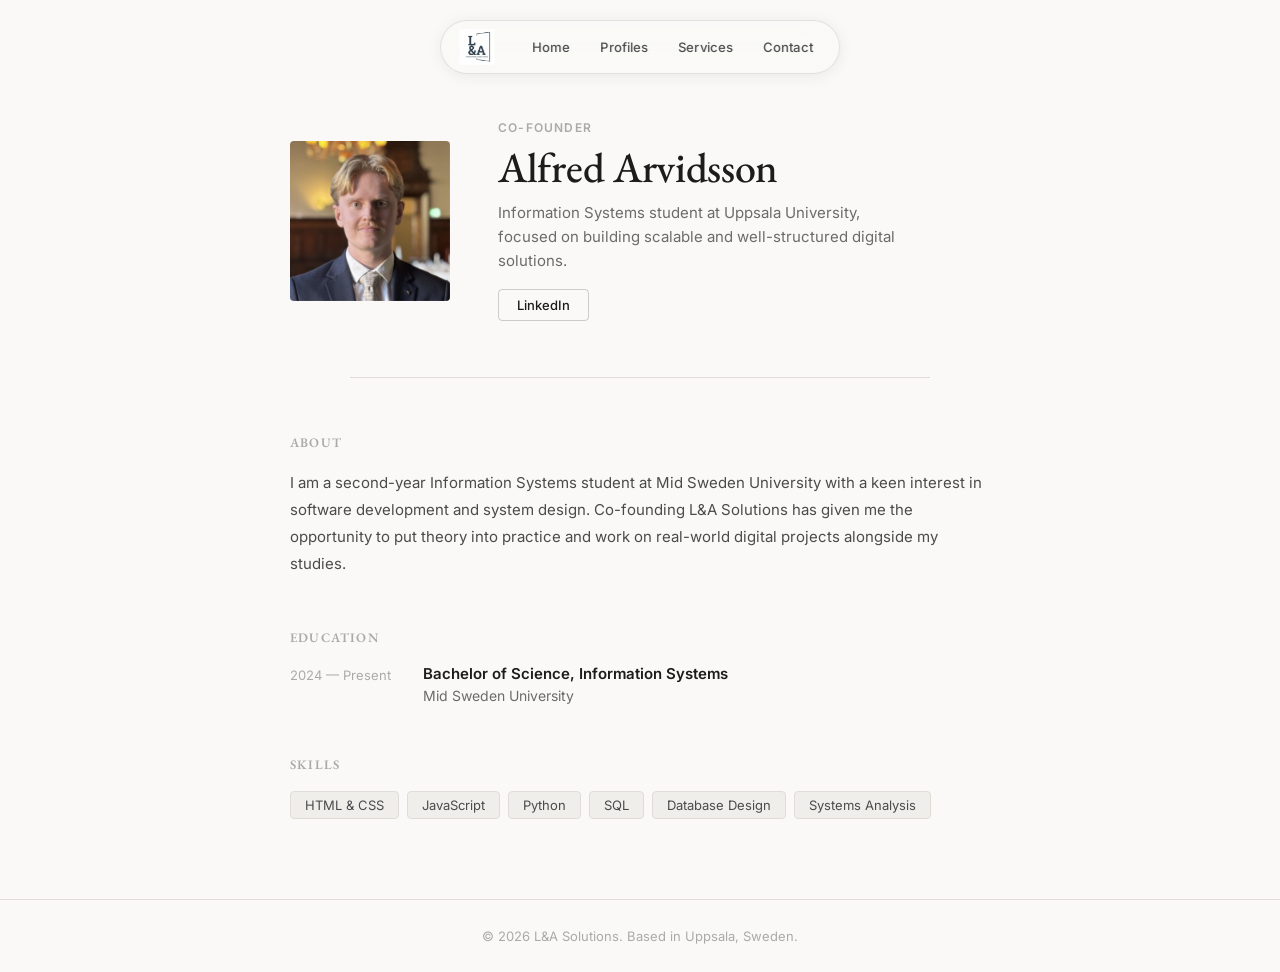
==== alfred.html @ a9a12e20 "Add project files." ====
<!DOCTYPE html>
<html lang="en">
<head>
    <meta charset="UTF-8">
    <meta name="viewport" content="width=device-width, initial-scale=1.0">
    <title>Alfred Arvidsson — L&A Solutions</title>
    <link rel="stylesheet" href="style.css">
    <link rel="stylesheet" href="profile.css">
</head>
<body>

    <header>
        <div class="header-container">
            <a href="index.html" class="logo-link"><img src="logo.png" alt="L&A Solutions" class="logo"></a>
            <nav>
                <ul class="menu">
                    <li><a href="index.html">Home</a></li>
                    <li class="dropdown">
                        <a href="#">Profiles</a>
                        <ul class="dropdown-menu">
                            <li><a href="linus.html">Linus Kammonen</a></li>
                            <li><a href="alfred.html">Alfred Arvidsson</a></li>
                        </ul>
                    </li>
                    <li><a href="services.html">Services</a></li>
                    <li><a href="contact.html">Contact</a></li>
                </ul>
            </nav>
        </div>
    </header>

    <main class="profile-main">

        <div class="profile-hero">
            <img src="alfred.jpg" alt="Alfred Arvidsson" class="profile-photo">
            <div class="profile-intro">
                <p class="profile-label">Co-founder</p>
                <h1>Alfred Arvidsson</h1>
                <p class="profile-tagline">Information Systems student at Uppsala University, focused on building scalable and well-structured digital solutions.</p>
                <a href="https://www.linkedin.com/in/arvidssonalfred/" target="_blank" class="linkedin-btn">
                    LinkedIn
                </a>
            </div>
        </div>

        <hr class="section-divider">

        <div class="profile-body">

            <div class="profile-section">
                <h2>About</h2>
                <p>
                    I am a second-year Information Systems student at Mid Sweden University with a keen interest in software development and system design. Co-founding L&amp;A Solutions has given me the opportunity to put theory into practice and work on real-world digital projects alongside my studies.
                </p>
            </div>

            <div class="profile-section">
                <h2>Education</h2>
                <div class="edu-item">
                    <div class="edu-meta">
                        <span class="edu-year">2024 — Present</span>
                    </div>
                    <div class="edu-detail">
                        <strong>Bachelor of Science, Information Systems</strong>
                        <span>Mid Sweden University</span>
                    </div>
                </div>
            </div>

            <div class="profile-section">
                <h2>Skills</h2>
                <div class="skills-grid">
                    <span class="skill-tag">HTML &amp; CSS</span>
                    <span class="skill-tag">JavaScript</span>
                    <span class="skill-tag">Python</span>
                    <span class="skill-tag">SQL</span>
                    <span class="skill-tag">Database Design</span>
                    <span class="skill-tag">Systems Analysis</span>
                </div>
            </div>

        </div>

    </main>

    <footer>
        <p>&copy; 2026 L&A Solutions. Based in Uppsala, Sweden.</p>
    </footer>

</body>
</html>
---- style.css ----
@import url('https://fonts.googleapis.com/css2?family=EB+Garamond:ital,wght@0,400;0,500;0,600;1,400&family=Inter:wght@400;500;600&display=swap');

* {
    margin: 0;
    padding: 0;
    box-sizing: border-box;
}

body {
    font-family: 'Inter', sans-serif;
    background-color: #faf9f7;
    color: #1c1c1c;
}

/* ── HEADER ── */
header {
    position: fixed;
    top: 20px;
    left: 50%;
    transform: translateX(-50%);
    z-index: 100;
    width: auto;
}

.header-container {
    display: flex;
    align-items: center;
    gap: 24px;
    padding: 8px 12px 8px 18px;
    background: rgba(250, 249, 247, 0.85);
    backdrop-filter: blur(16px);
    -webkit-backdrop-filter: blur(16px);
    border: 1px solid rgba(0, 0, 0, 0.1);
    border-radius: 50px;
    box-shadow: 0 2px 16px rgba(0, 0, 0, 0.07);
}

.logo-link {
    display: flex;
    align-items: center;
    flex-shrink: 0;
}

.logo {
    height: 36px;
    width: auto;
}

/* ── NAV ── */
nav ul.menu {
    list-style: none;
    display: flex;
    gap: 2px;
    margin: 0;
    padding: 0;
}

.menu a {
    text-decoration: none;
    color: #4b4b4b;
    font-size: 13px;
    font-weight: 500;
    padding: 6px 14px;
    border-radius: 50px;
    transition: background-color 0.15s, color 0.15s;
    white-space: nowrap;
    display: block;
    letter-spacing: 0.1px;
}

.menu a:hover {
    background-color: rgba(0, 0, 0, 0.05);
    color: #1c1c1c;
}

/* ── DROPDOWN ── */
.dropdown {
    position: relative;
}

.dropdown-menu {
    display: none;
    position: absolute;
    top: calc(100% + 10px);
    left: 50%;
    transform: translateX(-50%);
    background-color: #faf9f7;
    border: 1px solid rgba(0, 0, 0, 0.1);
    border-radius: 8px;
    list-style: none;
    padding: 6px;
    min-width: 190px;
    box-shadow: 0 8px 24px rgba(0, 0, 0, 0.08);
}

/* invisible bridge to prevent hover gap */
.dropdown::after {
    content: '';
    position: absolute;
    top: 100%;
    left: 0;
    right: 0;
    height: 10px;
}

.dropdown-menu li a {
    display: block;
    padding: 8px 14px;
    border-radius: 5px;
    color: #4b4b4b;
    font-size: 13px;
    font-weight: 500;
    text-decoration: none;
    transition: background-color 0.15s, color 0.15s;
}

.dropdown-menu li a:hover {
    background-color: rgba(0, 0, 0, 0.05);
    color: #1c1c1c;
}

.dropdown:hover .dropdown-menu {
    display: block;
}

/* ── MAIN OFFSET for fixed header ── */
main {
    padding-top: 90px;
}

/* ── HERO ── */
.hero {
    padding: 110px 60px 90px;
    max-width: 780px;
    margin: 0 auto;
    text-align: center;
}

.hero h1 {
    font-family: 'EB Garamond', Georgia, serif;
    font-size: 58px;
    font-weight: 500;
    line-height: 1.18;
    color: #1c1c1c;
    margin-bottom: 22px;
    letter-spacing: -0.5px;
}

.hero h1 em {
    font-style: normal;
    color: #3054ff;
}

.hero p {
    font-size: 16px;
    color: #6b6b6b;
    line-height: 1.75;
    margin-bottom: 38px;
    max-width: 580px;
    margin-left: auto;
    margin-right: auto;
}

.hero-buttons {
    display: flex;
    gap: 12px;
    justify-content: center;
    flex-wrap: wrap;
}

.btn-primary {
    background-color: #1c1c1c;
    color: #faf9f7;
    padding: 11px 26px;
    border-radius: 4px;
    text-decoration: none;
    font-weight: 500;
    font-size: 13px;
    letter-spacing: 0.3px;
    transition: background-color 0.15s;
}

.btn-primary:hover {
    background-color: #333333;
}

.btn-secondary {
    background-color: transparent;
    color: #1c1c1c;
    padding: 11px 26px;
    border-radius: 4px;
    border: 1px solid rgba(0, 0, 0, 0.18);
    text-decoration: none;
    font-weight: 500;
    font-size: 13px;
    letter-spacing: 0.3px;
    transition: background-color 0.15s, border-color 0.15s;
}

.btn-secondary:hover {
    background-color: rgba(0, 0, 0, 0.04);
}

/* ── SECTION ── */
section {
    padding: 80px 60px;
}

section h2 {
    font-family: 'EB Garamond', Georgia, serif;
    font-size: 34px;
    font-weight: 500;
    text-align: center;
    margin-bottom: 48px;
    color: #1c1c1c;
    letter-spacing: -0.3px;
}

/* ── CARDS ── */
.card-grid {
    display: grid;
    grid-template-columns: repeat(auto-fit, minmax(240px, 1fr));
    gap: 1px;
    max-width: 860px;
    margin: 0 auto;
    border: 1px solid #e0ddd9;
    border-radius: 6px;
    overflow: hidden;
}

.card {
    background-color: #ffffff;
    padding: 32px 28px;
    border-right: 1px solid #e0ddd9;
}

.card:last-child {
    border-right: none;
}

.card h3 {
    font-family: 'EB Garamond', Georgia, serif;
    font-size: 20px;
    font-weight: 500;
    margin-bottom: 10px;
    color: #1c1c1c;
}

.card p {
    font-size: 13px;
    color: #6b6b6b;
    line-height: 1.7;
}

/* ── DIVIDER ── */
.section-divider {
    border: none;
    border-top: 1px solid #e0ddd9;
    margin: 0 60px;
}

/* ── FOOTER ── */
footer {
    padding: 28px 60px;
    text-align: center;
    color: #aaaaaa;
    font-size: 13px;
    border-top: 1px solid #e0ddd9;
}
---- profile.css ----
/* ── PROFILE PAGE ── */

.profile-main {
    max-width: 780px;
    margin: 0 auto;
    padding: 60px 40px 80px;
}

/* ── TOP SECTION: photo + intro ── */
.profile-hero {
    display: flex;
    align-items: center;
    gap: 48px;
    padding: 60px 0 56px;
}

.profile-photo {
    width: 160px;
    height: 160px;
    object-fit: cover;
    object-position: top;
    border-radius: 4px;
    flex-shrink: 0;
    filter: grayscale(15%);
}

.profile-intro {
    display: flex;
    flex-direction: column;
    gap: 10px;
}

.profile-label {
    font-size: 12px;
    font-weight: 600;
    letter-spacing: 1.2px;
    text-transform: uppercase;
    color: #aaaaaa;
}

.profile-intro h1 {
    font-family: 'EB Garamond', Georgia, serif;
    font-size: 42px;
    font-weight: 500;
    color: #1c1c1c;
    line-height: 1.1;
    letter-spacing: -0.3px;
}

.profile-tagline {
    font-size: 15px;
    color: #6b6b6b;
    line-height: 1.6;
    max-width: 420px;
}

.linkedin-btn {
    display: inline-block;
    margin-top: 6px;
    font-size: 13px;
    font-weight: 500;
    color: #1c1c1c;
    text-decoration: none;
    border: 1px solid rgba(0, 0, 0, 0.18);
    border-radius: 4px;
    padding: 7px 18px;
    width: fit-content;
    transition: background-color 0.15s;
}

.linkedin-btn:hover {
    background-color: rgba(0, 0, 0, 0.04);
}

/* ── BODY SECTIONS ── */
.profile-body {
    padding-top: 56px;
    display: flex;
    flex-direction: column;
    gap: 52px;
}

.profile-section h2 {
    font-family: 'EB Garamond', Georgia, serif;
    font-size: 13px;
    font-weight: 600;
    letter-spacing: 1.2px;
    text-transform: uppercase;
    color: #aaaaaa;
    margin-bottom: 18px;
    text-align: left;
}

.profile-section p {
    font-size: 15px;
    color: #4b4b4b;
    line-height: 1.8;
}

/* ── EDUCATION ── */
.edu-item {
    display: flex;
    gap: 32px;
    align-items: flex-start;
}

.edu-year {
    font-size: 13px;
    color: #aaaaaa;
    white-space: nowrap;
    padding-top: 2px;
    min-width: 110px;
}

.edu-detail {
    display: flex;
    flex-direction: column;
    gap: 4px;
}

.edu-detail strong {
    font-size: 15px;
    font-weight: 600;
    color: #1c1c1c;
}

.edu-detail span {
    font-size: 14px;
    color: #6b6b6b;
}

/* ── SKILLS ── */
.skills-grid {
    display: flex;
    flex-wrap: wrap;
    gap: 8px;
}

.skill-tag {
    font-size: 13px;
    color: #4b4b4b;
    background-color: #f0eeeb;
    border: 1px solid #e0ddd9;
    border-radius: 4px;
    padding: 5px 14px;
}
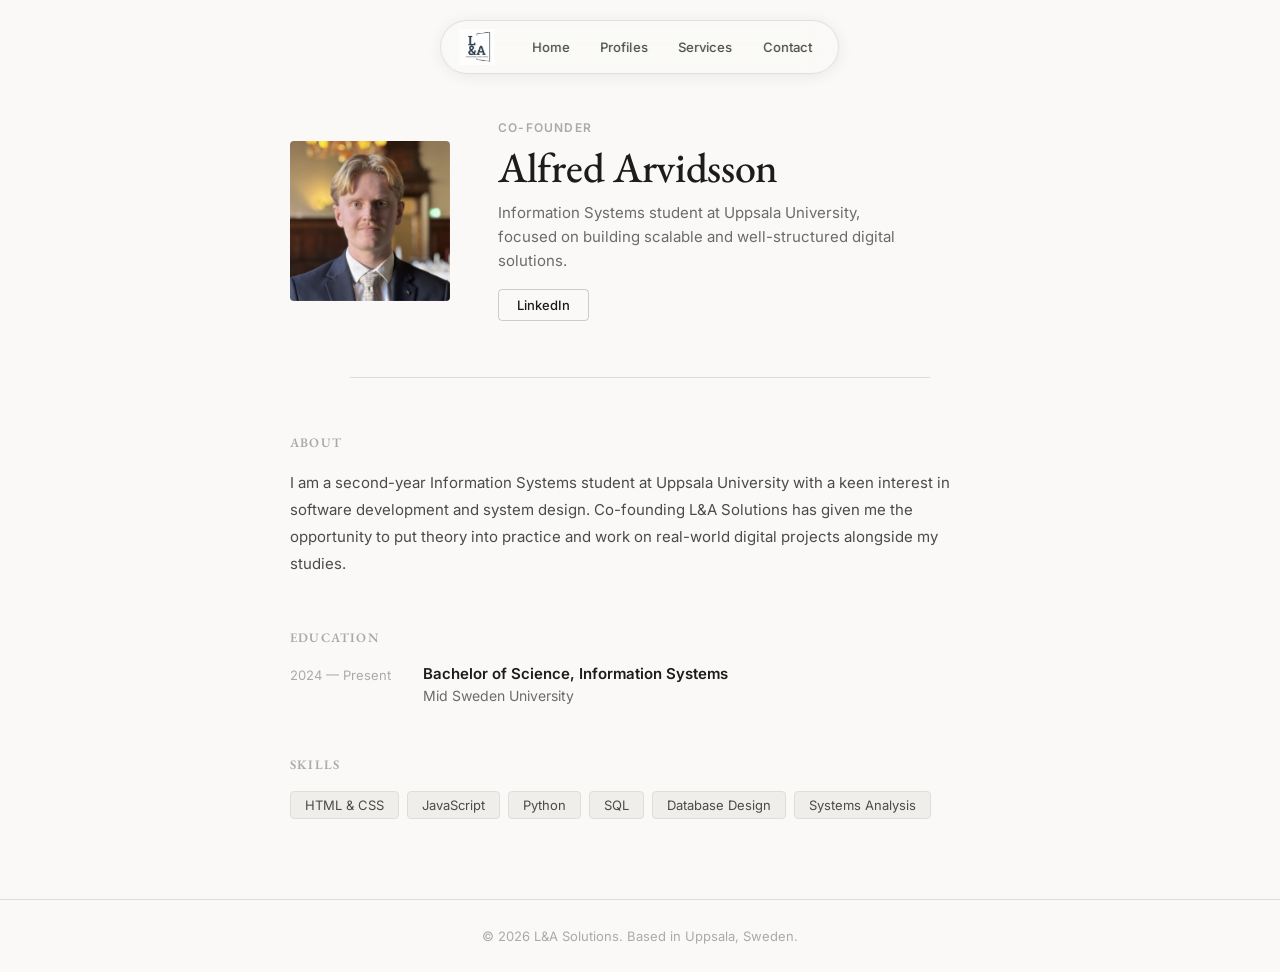
==== commit 7fc0c439: "edit" ====
--- a/alfred.html
+++ b/alfred.html
@@ -50,7 +50,7 @@
             <div class="profile-section">
                 <h2>About</h2>
                 <p>
-                    I am a second-year Information Systems student at Mid Sweden University with a keen interest in software development and system design. Co-founding L&amp;A Solutions has given me the opportunity to put theory into practice and work on real-world digital projects alongside my studies.
+                    I am a second-year Information Systems student at Uppsala University with a keen interest in software development and system design. Co-founding L&amp;A Solutions has given me the opportunity to put theory into practice and work on real-world digital projects alongside my studies.
                 </p>
             </div>
 
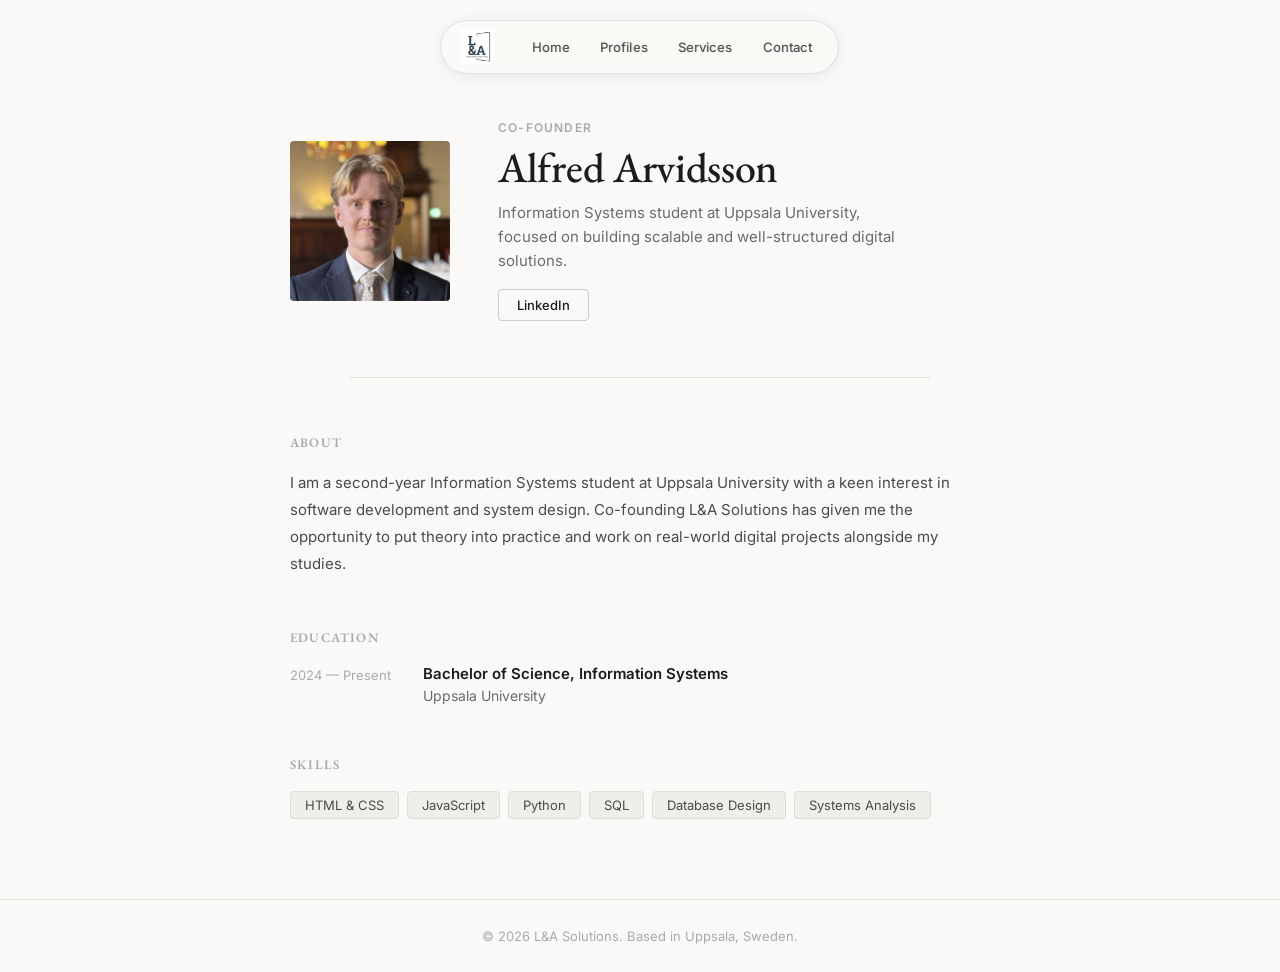
==== commit ac5eed62: "edit" ====
--- a/alfred.html
+++ b/alfred.html
@@ -62,7 +62,7 @@
                     </div>
                     <div class="edu-detail">
                         <strong>Bachelor of Science, Information Systems</strong>
-                        <span>Mid Sweden University</span>
+                        <span>Uppsala University</span>
                     </div>
                 </div>
             </div>
--- a/style.css
+++ b/style.css
@@ -259,6 +259,137 @@
     margin: 0 60px;
 }
 
+/* ── PAGE HERO (contact, services etc.) ── */
+.page-hero {
+    padding: 110px 60px 70px;
+    max-width: 780px;
+    margin: 0 auto;
+    text-align: center;
+}
+
+.page-hero h1 {
+    font-family: 'EB Garamond', Georgia, serif;
+    font-size: 52px;
+    font-weight: 500;
+    line-height: 1.18;
+    color: #1c1c1c;
+    margin-bottom: 18px;
+    letter-spacing: -0.5px;
+}
+
+.page-hero h1 em {
+    font-style: normal;
+    color: #3054ff;
+}
+
+.page-hero p {
+    font-size: 16px;
+    color: #6b6b6b;
+    line-height: 1.75;
+    max-width: 500px;
+    margin: 0 auto;
+}
+
+/* ── CONTACT ── */
+.contact-section {
+    padding: 80px 60px;
+}
+
+.contact-grid {
+    display: grid;
+    grid-template-columns: 1fr 2fr;
+    gap: 80px;
+    max-width: 860px;
+    margin: 0 auto;
+}
+
+.contact-info h2 {
+    font-family: 'EB Garamond', Georgia, serif;
+    font-size: 22px;
+    font-weight: 500;
+    color: #1c1c1c;
+    margin-bottom: 28px;
+    letter-spacing: -0.2px;
+}
+
+.info-item {
+    display: flex;
+    flex-direction: column;
+    gap: 3px;
+    margin-bottom: 20px;
+}
+
+.info-label {
+    font-size: 11px;
+    font-weight: 600;
+    text-transform: uppercase;
+    letter-spacing: 0.8px;
+    color: #aaaaaa;
+}
+
+.info-item a,
+.info-item span:not(.info-label) {
+    font-size: 14px;
+    color: #4b4b4b;
+    text-decoration: none;
+}
+
+.info-item a:hover {
+    color: #1c1c1c;
+}
+
+/* ── FORM ── */
+.contact-form {
+    display: flex;
+    flex-direction: column;
+    gap: 20px;
+}
+
+.form-group {
+    display: flex;
+    flex-direction: column;
+    gap: 6px;
+}
+
+.form-group label {
+    font-size: 12px;
+    font-weight: 600;
+    text-transform: uppercase;
+    letter-spacing: 0.8px;
+    color: #aaaaaa;
+}
+
+.form-group input,
+.form-group textarea {
+    font-family: 'Inter', sans-serif;
+    font-size: 14px;
+    color: #1c1c1c;
+    background-color: #ffffff;
+    border: 1px solid #e0ddd9;
+    border-radius: 4px;
+    padding: 10px 14px;
+    outline: none;
+    transition: border-color 0.15s;
+    resize: vertical;
+}
+
+.form-group input::placeholder,
+.form-group textarea::placeholder {
+    color: #c0bdb9;
+}
+
+.form-group input:focus,
+.form-group textarea:focus {
+    border-color: #3054ff;
+}
+
+.contact-form .btn-primary {
+    align-self: flex-start;
+    cursor: pointer;
+    border: none;
+    font-family: 'Inter', sans-serif;
+}
+
 /* ── FOOTER ── */
 footer {
     padding: 28px 60px;
@@ -267,3 +398,4 @@
     font-size: 13px;
     border-top: 1px solid #e0ddd9;
 }
+
